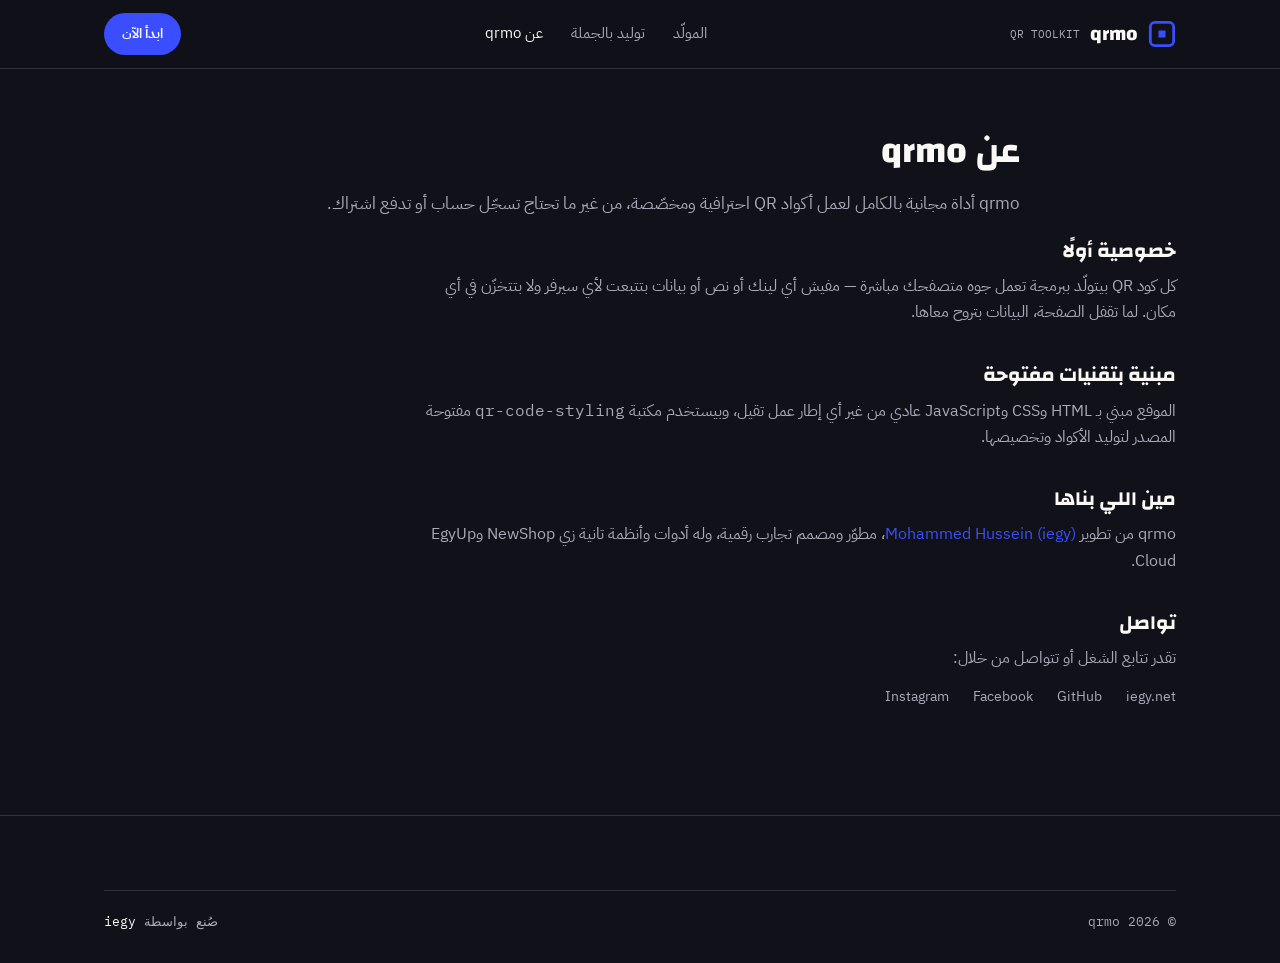
==== about.html @ abcc1248 "Add files via upload" ====
<!DOCTYPE html>
<html lang="ar" dir="rtl">
<head>
<meta charset="UTF-8">
<meta name="viewport" content="width=device-width, initial-scale=1">
<title>عن qrmo</title>
<meta name="description" content="qrmo أداة مجانية لعمل أكواد QR احترافية، بتشتغل بالكامل جوه متصفحك من غير ما ترسل أي بيانات لسيرفر.">
<link rel="icon" type="image/svg+xml" href="assets/img/favicon.svg">
<link rel="stylesheet" href="assets/css/style.css">
</head>
<body>

<nav class="site-nav">
  <div class="container">
    <a href="index.html" class="brand">
      <span class="brand-mark"><svg viewBox="0 0 24 24" fill="none"><rect x="2" y="2" width="20" height="20" rx="4" stroke="currentColor" stroke-width="2.4"/><rect x="9" y="9" width="6" height="6" fill="currentColor"/></svg></span>
      qrmo <small class="mono">QR TOOLKIT</small>
    </a>
    <ul class="nav-links">
      <li><a href="generator.html">المولّد</a></li>
      <li><a href="batch.html">توليد بالجملة</a></li>
      <li><a href="about.html" class="active">عن qrmo</a></li>
    </ul>
    <a href="generator.html" class="nav-cta" style="display:inline-flex">ابدأ الآن</a>
    <button class="nav-toggle" aria-label="فتح القائمة" aria-expanded="false">
      <span></span><span></span><span></span>
    </button>
  </div>
</nav>

<div class="container about-hero">
  <h1>عن qrmo</h1>
  <p>qrmo أداة مجانية بالكامل لعمل أكواد QR احترافية ومخصّصة، من غير ما تحتاج تسجّل حساب أو تدفع اشتراك.</p>
</div>

<div class="container" style="padding-bottom:70px;">
  <div class="about-block reveal">
    <h2>خصوصية أولًا</h2>
    <p>كل كود QR بيتولّد ببرمجة تعمل جوه متصفحك مباشرة — مفيش أي لينك أو نص أو بيانات بتتبعت لأي سيرفر ولا بتتخزّن في أي مكان. لما تقفل الصفحة، البيانات بتروح معاها.</p>
  </div>

  <div class="about-block reveal">
    <h2>مبنية بتقنيات مفتوحة</h2>
    <p>الموقع مبني بـ HTML وCSS وJavaScript عادي من غير أي إطار عمل تقيل، وبيستخدم مكتبة <span class="mono">qr-code-styling</span> مفتوحة المصدر لتوليد الأكواد وتخصيصها.</p>
  </div>

  <div class="about-block reveal">
    <h2>مين اللي بناها</h2>
    <p>qrmo من تطوير <a href="https://iegy.net" target="_blank" rel="noopener" style="color:var(--ultra-600)">Mohammed Hussein (iegy)</a>، مطوّر ومصمم تجارب رقمية، وله أدوات وأنظمة تانية زي NewShop وEgyUp Cloud.</p>
  </div>

  <div class="about-block reveal">
    <h2>تواصل</h2>
    <p>تقدر تتابع الشغل أو تتواصل من خلال:</p>
    <div class="footer-links" style="margin-top:14px;">
      <a href="https://iegy.net" target="_blank" rel="noopener">iegy.net</a>
      <a href="https://github.com/iegy/qrmo" target="_blank" rel="noopener">GitHub</a>
      <a href="https://facebook.com/iegy.net" target="_blank" rel="noopener">Facebook</a>
      <a href="https://instagram.com/iegyup" target="_blank" rel="noopener">Instagram</a>
    </div>
  </div>
</div>

<footer class="site-footer">
  <div class="container">
    <div class="footer-bottom">
      <span>© <span data-year></span> qrmo</span>
      <span>صُنع بواسطة <a href="https://iegy.net" target="_blank" rel="noopener" style="color:var(--paper-50)">iegy</a></span>
    </div>
  </div>
</footer>

<script src="assets/js/main.js"></script>
</body>
</html>
---- assets/css/style.css ----
/* ==========================================================================
   qrmo — design tokens & shared styles
   Concept: a scanning desk in low light — paper proof-sheets (QR cards)
   sitting on a dark inked surface, with the QR finder-pattern (the three
   nested corner squares every QR code has) reused as the site's own
   registration marks. Authentic detail: marks sit at exactly THREE
   corners (top-right, top-left, bottom-right) — like a real QR symbol,
   never four.
   ========================================================================== */

@import url('https://fonts.googleapis.com/css2?family=Changa:wght@500;600;700&family=IBM+Plex+Sans+Arabic:wght@400;500;600;700&family=IBM+Plex+Mono:wght@400;500;600&display=swap');

:root{
  /* color */
  --ink-900:#111219;
  --ink-800:#1b1c27;
  --ink-700:#262735;
  --paper-50:#faf9f5;
  --paper-100:#efeee7;
  --module:#17171f;
  --ultra-600:#3a4eff;
  --ultra-700:#2635d6;
  --ultra-100:#e7e9ff;
  --verified-600:#0ea37a;
  --verified-100:#dcf5ec;
  --line-onlight:rgba(17,18,25,.12);
  --line-ondark:rgba(250,249,245,.14);
  --muted-onlight:#5c5d6a;
  --muted-ondark:#a9aab8;

  /* type */
  --f-display:'Changa', 'IBM Plex Sans Arabic', sans-serif;
  --f-body:'IBM Plex Sans Arabic', sans-serif;
  --f-mono:'IBM Plex Mono', monospace;

  /* layout */
  --container:1120px;
  --radius:14px;
  --radius-sm:8px;
}

*,*::before,*::after{ box-sizing:border-box; }
html{ scroll-behavior:smooth; }
body{
  margin:0;
  background:var(--ink-900);
  color:var(--paper-50);
  font-family:var(--f-body);
  font-size:16px;
  line-height:1.7;
  -webkit-font-smoothing:antialiased;
}
img{ max-width:100%; display:block; }
a{ color:inherit; text-decoration:none; }
ul{ margin:0; padding:0; list-style:none; }
button{ font-family:inherit; }
h1,h2,h3,h4{ font-family:var(--f-display); font-weight:700; margin:0; line-height:1.25; }
p{ margin:0; }
code, .mono{ font-family:var(--f-mono); }

:focus-visible{ outline:2px solid var(--ultra-600); outline-offset:3px; }

.container{ max-width:var(--container); margin-inline:auto; padding-inline:24px; }
.only-mobile{ display:none; }

@media (prefers-reduced-motion: reduce){
  *{ animation-duration:0.001ms !important; animation-iteration-count:1 !important; transition-duration:0.001ms !important; scroll-behavior:auto !important; }
}

/* ---------------------------------- nav --------------------------------- */
.site-nav{
  position:sticky; top:0; z-index:50;
  background:rgba(17,18,25,.86);
  backdrop-filter:blur(10px);
  border-bottom:1px solid var(--line-ondark);
}
.site-nav .container{
  display:flex; align-items:center; justify-content:space-between;
  height:68px;
}
.brand{ display:flex; align-items:center; gap:10px; font-family:var(--f-display); font-weight:700; font-size:20px; }
.brand-mark{ width:28px; height:28px; color:var(--ultra-600); }
.brand small{ font-family:var(--f-mono); font-weight:400; font-size:11px; color:var(--muted-ondark); }

.nav-links{ display:flex; align-items:center; gap:28px; }
.nav-links a{ font-size:14.5px; color:var(--muted-ondark); transition:color .15s; }
.nav-links a:hover, .nav-links a.active{ color:var(--paper-50); }
.nav-cta{
  background:var(--ultra-600); color:#fff !important; padding:9px 18px;
  border-radius:100px; font-size:14px; font-weight:600;
}
.nav-cta:hover{ background:var(--ultra-700); }
.nav-toggle{ display:none; }

@media (max-width:820px){
  .nav-links{
    position:fixed; inset:68px 0 0 0; background:var(--ink-900);
    flex-direction:column; align-items:stretch; padding:24px; gap:4px;
    transform:translateY(-8px); opacity:0; pointer-events:none; transition:.18s;
    border-top:1px solid var(--line-ondark);
  }
  .nav-links.open{ opacity:1; transform:translateY(0); pointer-events:auto; }
  .nav-links a{ padding:14px 4px; border-bottom:1px solid var(--line-ondark); font-size:16px; }
  .nav-cta{ text-align:center; margin-top:10px; }
  .nav-toggle{
    display:flex; flex-direction:column; gap:5px; background:none; border:0; padding:8px; cursor:pointer;
  }
  .nav-toggle span{ width:22px; height:2px; background:var(--paper-50); border-radius:2px; }
  .only-mobile{ display:block; }
}

/* --------------------------------- buttons -------------------------------- */
.btn{
  display:inline-flex; align-items:center; justify-content:center; gap:8px;
  padding:13px 26px; border-radius:100px; font-weight:600; font-size:15px;
  border:1px solid transparent; cursor:pointer; transition:.15s;
}
.btn-primary{ background:var(--ultra-600); color:#fff; }
.btn-primary:hover{ background:var(--ultra-700); }
.btn-ghost-dark{ border-color:var(--line-ondark); color:var(--paper-50); }
.btn-ghost-dark:hover{ border-color:var(--paper-50); }
.btn-ghost-light{ border-color:var(--line-onlight); color:var(--module); }
.btn-ghost-light:hover{ border-color:var(--module); }
.btn-block{ width:100%; }
.btn[disabled]{ opacity:.45; cursor:not-allowed; }

/* ---------------------------------- proof card / finder marks ---------------------------------- */
.proof-card{
  position:relative;
  background:var(--paper-50);
  color:var(--module);
  border-radius:var(--radius);
  padding:28px;
}
.finder{ position:absolute; width:22px; height:22px; color:var(--ink-900); opacity:.55; }
.finder svg{ width:100%; height:100%; display:block; }
.finder.tl{ top:10px; inset-inline-start:10px; }
.finder.tr{ top:10px; inset-inline-end:10px; }
.finder.br{ bottom:10px; inset-inline-end:10px; }
/* deliberately no .bl — real QR symbols only carry three finder patterns */

.on-dark .finder{ color:var(--paper-50); opacity:.35; }

/* ---------------------------------- hero ---------------------------------- */
.hero{ padding:64px 0 76px; }
.hero-grid{ display:grid; grid-template-columns:1.1fr .9fr; gap:56px; align-items:center; }
.eyebrow{
  display:inline-flex; align-items:center; gap:8px; font-family:var(--f-mono);
  font-size:12.5px; letter-spacing:.04em; color:var(--verified-600);
  background:rgba(14,163,122,.12); border:1px solid rgba(14,163,122,.3);
  padding:6px 12px; border-radius:100px; margin-bottom:20px;
}
.eyebrow i{ width:6px; height:6px; border-radius:50%; background:var(--verified-600); }
.hero h1{ font-size:46px; letter-spacing:-.01em; }
.hero h1 span{ color:var(--ultra-600); }
.hero-sub{ color:var(--muted-ondark); font-size:17px; max-width:46ch; margin-top:18px; }
.hero-actions{ display:flex; gap:14px; margin-top:32px; flex-wrap:wrap; }
.hero-note{ margin-top:18px; font-size:13px; color:var(--muted-ondark); font-family:var(--f-mono); }

/* live mini demo */
.demo-card{ max-width:400px; margin-inline-start:auto; }
.demo-card label{ display:block; font-size:13px; font-weight:600; margin-bottom:8px; }
.demo-input{
  width:100%; padding:13px 14px; border-radius:var(--radius-sm); border:1.5px solid var(--line-onlight);
  font-family:var(--f-mono); font-size:14px; background:#fff; color:var(--module);
}
.demo-input:focus{ border-color:var(--ultra-600); }
.demo-preview{
  margin-top:20px; display:flex; align-items:center; justify-content:center;
  background:#fff; border:1.5px dashed var(--line-onlight); border-radius:var(--radius-sm);
  padding:18px; min-height:220px; position:relative; overflow:hidden;
}
.demo-preview canvas, .demo-preview img{ position:relative; z-index:1; }
.demo-preview .scan-line{
  position:absolute; inset-inline:0; top:0; height:2px; background:var(--ultra-600);
  box-shadow:0 0 14px 2px var(--ultra-600); opacity:0; z-index:2;
}
.demo-preview.scanning .scan-line{ animation:scan .9s ease-in-out; }
@keyframes scan{
  0%{ top:0; opacity:1; } 92%{ opacity:1; } 100%{ top:100%; opacity:0; }
}
.demo-hint{ margin-top:12px; font-size:12.5px; color:var(--muted-onlight); text-align:center; }
.demo-actions{ display:flex; gap:10px; margin-top:16px; }
.demo-actions .btn{ flex:1; padding:10px 14px; font-size:13.5px; }

@media (max-width:900px){
  .hero-grid{ grid-template-columns:1fr; }
  .hero h1{ font-size:34px; }
  .demo-card{ margin-inline:auto; }
}

/* ---------------------------------- sections ---------------------------------- */
section{ padding:72px 0; }
.section-head{ max-width:640px; margin-bottom:44px; }
.section-head h2{ font-size:32px; }
.section-head p{ color:var(--muted-ondark); margin-top:12px; font-size:16px; }
.section-alt{ background:var(--ink-800); }

/* feature grid */
.grid-3{ display:grid; grid-template-columns:repeat(3,1fr); gap:20px; }
.grid-2{ display:grid; grid-template-columns:repeat(2,1fr); gap:20px; }
.feature-card{
  background:var(--ink-800); border:1px solid var(--line-ondark); border-radius:var(--radius);
  padding:26px; position:relative;
}
.feature-card .ico{ width:38px; height:38px; color:var(--ultra-600); margin-bottom:16px; }
.feature-card h3{ font-size:17.5px; margin-bottom:8px; }
.feature-card p{ color:var(--muted-ondark); font-size:14.5px; }

@media (max-width:900px){ .grid-3{ grid-template-columns:1fr; } .grid-2{ grid-template-columns:1fr; } }

/* numbered steps — a genuine sequence, so numbering earns its keep */
.steps{ counter-reset:step; display:grid; grid-template-columns:repeat(4,1fr); gap:16px; }
.step{ position:relative; padding-inline-start:0; }
.step .num{
  font-family:var(--f-mono); font-size:13px; color:var(--ultra-600);
  border:1px solid var(--ultra-600); width:30px; height:30px; border-radius:50%;
  display:flex; align-items:center; justify-content:center; margin-bottom:14px;
}
.step h4{ font-size:15.5px; margin-bottom:6px; }
.step p{ color:var(--muted-ondark); font-size:14px; }
@media (max-width:900px){ .steps{ grid-template-columns:1fr 1fr; } }
@media (max-width:560px){ .steps{ grid-template-columns:1fr; } }

/* ---------------------------------- tools shell (generator/batch) ---------------------------------- */
.tools-header{ padding:40px 0 8px; }
.tools-header h1{ font-size:30px; }
.tools-header p{ color:var(--muted-ondark); margin-top:8px; max-width:60ch; }

.type-tabs{ display:flex; gap:8px; flex-wrap:wrap; margin:28px 0; }
.type-tab{
  padding:9px 16px; border-radius:100px; border:1px solid var(--line-ondark);
  background:transparent; color:var(--muted-ondark); font-size:14px; cursor:pointer; transition:.15s;
}
.type-tab.active{ background:var(--ultra-600); border-color:var(--ultra-600); color:#fff; }

.tool-grid{ display:grid; grid-template-columns:1.05fr .95fr; gap:32px; align-items:start; padding-bottom:80px; }
@media (max-width:960px){ .tool-grid{ grid-template-columns:1fr; } }

.panel{ background:var(--ink-800); border:1px solid var(--line-ondark); border-radius:var(--radius); padding:26px; }
.panel + .panel{ margin-top:18px; }
.panel h3{ font-size:15px; margin-bottom:16px; color:var(--muted-ondark); font-weight:600; letter-spacing:.02em; }

.field{ margin-bottom:16px; }
.field label{ display:block; font-size:13.5px; font-weight:600; margin-bottom:7px; }
.field .hint{ font-size:12px; color:var(--muted-ondark); margin-top:6px; }
.field input[type=text], .field input[type=url], .field input[type=email], .field input[type=tel], .field textarea, .field select{
  width:100%; padding:11px 13px; border-radius:var(--radius-sm); border:1.5px solid var(--line-ondark);
  background:var(--ink-900); color:var(--paper-50); font-family:var(--f-body); font-size:14.5px;
}
.field textarea{ resize:vertical; min-height:80px; }
.field input:focus, .field textarea:focus, .field select:focus{ border-color:var(--ultra-600); }
.field-row{ display:grid; grid-template-columns:1fr 1fr; gap:12px; }
@media (max-width:520px){ .field-row{ grid-template-columns:1fr; } }

.field-check{ display:flex; align-items:center; gap:8px; font-size:14px; }

.swatch-row{ display:flex; align-items:center; gap:12px; }
.swatch-row input[type=color]{ width:44px; height:36px; border-radius:8px; border:1.5px solid var(--line-ondark); background:none; padding:2px; cursor:pointer; }
.swatch-row .swatch-val{ font-family:var(--f-mono); font-size:13px; color:var(--muted-ondark); }

.range-row{ display:flex; align-items:center; gap:12px; }
.range-row input[type=range]{ flex:1; accent-color:var(--ultra-600); }
.range-row .range-val{ font-family:var(--f-mono); font-size:13px; width:44px; text-align:end; color:var(--muted-ondark); }

.style-pick{ display:flex; gap:10px; flex-wrap:wrap; }
.style-pick button{
  border:1.5px solid var(--line-ondark); background:var(--ink-900); color:var(--muted-ondark);
  padding:8px 14px; border-radius:8px; font-size:13px; cursor:pointer;
}
.style-pick button.active{ border-color:var(--ultra-600); color:var(--paper-50); background:rgba(58,78,255,.14); }

.upload-row{ display:flex; align-items:center; gap:12px; }
.upload-row input[type=file]{ display:none; }
.upload-btn{ padding:9px 16px; border:1.5px dashed var(--line-ondark); border-radius:8px; font-size:13.5px; cursor:pointer; color:var(--muted-ondark); }
.upload-btn:hover{ border-color:var(--ultra-600); color:var(--paper-50); }
.upload-clear{ font-size:12.5px; color:var(--muted-ondark); cursor:pointer; text-decoration:underline; }

/* sticky preview */
.preview-panel{ position:sticky; top:88px; }
.qr-stage{ display:flex; align-items:center; justify-content:center; padding:30px; min-height:320px; }
.qr-stage canvas, .qr-stage img{ max-width:100%; height:auto; border-radius:6px; }
.download-row{ display:flex; gap:10px; padding:0 26px 26px; }
.download-row .btn{ flex:1; }
.scan-count{ text-align:center; font-family:var(--f-mono); font-size:12px; color:var(--verified-600); padding-bottom:14px; }

/* batch */
.dropzone{
  border:1.5px dashed var(--line-ondark); border-radius:var(--radius); padding:38px 20px; text-align:center;
  color:var(--muted-ondark); cursor:pointer; transition:.15s;
}
.dropzone.drag{ border-color:var(--ultra-600); background:rgba(58,78,255,.08); color:var(--paper-50); }
.dropzone strong{ color:var(--paper-50); }
.batch-table-wrap{ overflow:auto; margin-top:22px; border:1px solid var(--line-ondark); border-radius:var(--radius); }
table.batch-table{ width:100%; border-collapse:collapse; font-size:13.5px; }
table.batch-table th, table.batch-table td{ padding:11px 14px; text-align:start; border-bottom:1px solid var(--line-ondark); }
table.batch-table th{ color:var(--muted-ondark); font-weight:600; font-size:12.5px; }
table.batch-table td.mono{ font-family:var(--f-mono); }
.batch-grid{
  display:grid; grid-template-columns:repeat(auto-fill,minmax(120px,1fr)); gap:14px; margin-top:22px;
}
.batch-thumb{ background:#fff; border-radius:10px; padding:10px; text-align:center; }
.batch-thumb img{ margin-inline:auto; }
.batch-thumb span{ display:block; margin-top:8px; font-size:11px; color:var(--module); font-family:var(--f-mono); overflow:hidden; text-overflow:ellipsis; white-space:nowrap; }

/* ---------------------------------- footer ---------------------------------- */
.site-footer{ border-top:1px solid var(--line-ondark); padding:44px 0 30px; }
.footer-grid{ display:flex; justify-content:space-between; gap:40px; flex-wrap:wrap; }
.footer-links{ display:flex; gap:24px; flex-wrap:wrap; }
.footer-links a{ font-size:14px; color:var(--muted-ondark); }
.footer-links a:hover{ color:var(--paper-50); }
.footer-bottom{ margin-top:30px; padding-top:20px; border-top:1px solid var(--line-ondark); display:flex; justify-content:space-between; gap:12px; flex-wrap:wrap; font-size:12.5px; color:var(--muted-ondark); font-family:var(--f-mono); }

/* about */
.about-hero{ padding:60px 0 20px; max-width:760px; }
.about-hero h1{ font-size:36px; }
.about-hero p{ color:var(--muted-ondark); margin-top:16px; font-size:16.5px; }
.about-block{ max-width:760px; margin-bottom:36px; }
.about-block h2{ font-size:20px; margin-bottom:10px; }
.about-block p{ color:var(--muted-ondark); font-size:15.5px; }

/* reveal-on-scroll (subtle, orchestrated once) */
.reveal{ opacity:0; transform:translateY(14px); transition:opacity .5s ease, transform .5s ease; }
.reveal.in{ opacity:1; transform:none; }

/* print sheet for batch */
#printSheet{ display:none; }
@media print{
  body *{ visibility:hidden; }
  #printSheet, #printSheet *{ visibility:visible; }
  #printSheet{ display:block !important; position:absolute; inset:0; background:#fff; color:#000; padding:16mm; }
  #printSheet .print-grid{ display:grid; grid-template-columns:repeat(4,1fr); gap:10mm; }
  #printSheet .print-item{ text-align:center; }
  #printSheet .print-item span{ display:block; margin-top:4px; font-size:9px; font-family:var(--f-mono); }
}
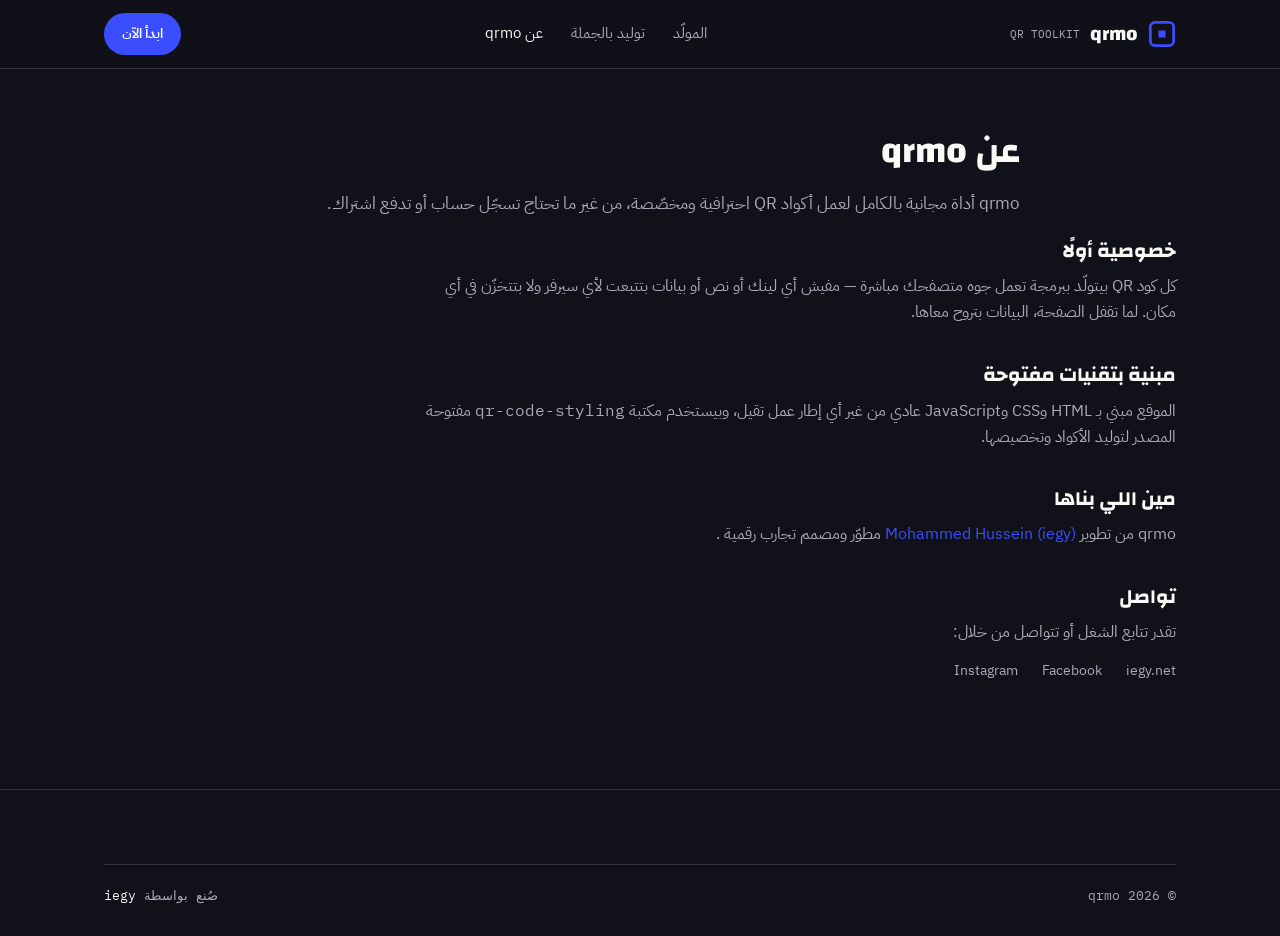
==== commit a682f0cc: "Update about.html" ====
--- a/about.html
+++ b/about.html
@@ -46,7 +46,7 @@
 
   <div class="about-block reveal">
     <h2>مين اللي بناها</h2>
-    <p>qrmo من تطوير <a href="https://iegy.net" target="_blank" rel="noopener" style="color:var(--ultra-600)">Mohammed Hussein (iegy)</a>، مطوّر ومصمم تجارب رقمية، وله أدوات وأنظمة تانية زي NewShop وEgyUp Cloud.</p>
+    <p>qrmo من تطوير <a href="https://iegy.net" target="_blank" rel="noopener" style="color:var(--ultra-600)">Mohammed Hussein (iegy)</a> مطوّر ومصمم تجارب رقمية  .</p>
   </div>
 
   <div class="about-block reveal">
@@ -54,7 +54,6 @@
     <p>تقدر تتابع الشغل أو تتواصل من خلال:</p>
     <div class="footer-links" style="margin-top:14px;">
       <a href="https://iegy.net" target="_blank" rel="noopener">iegy.net</a>
-      <a href="https://github.com/iegy/qrmo" target="_blank" rel="noopener">GitHub</a>
       <a href="https://facebook.com/iegy.net" target="_blank" rel="noopener">Facebook</a>
       <a href="https://instagram.com/iegyup" target="_blank" rel="noopener">Instagram</a>
     </div>
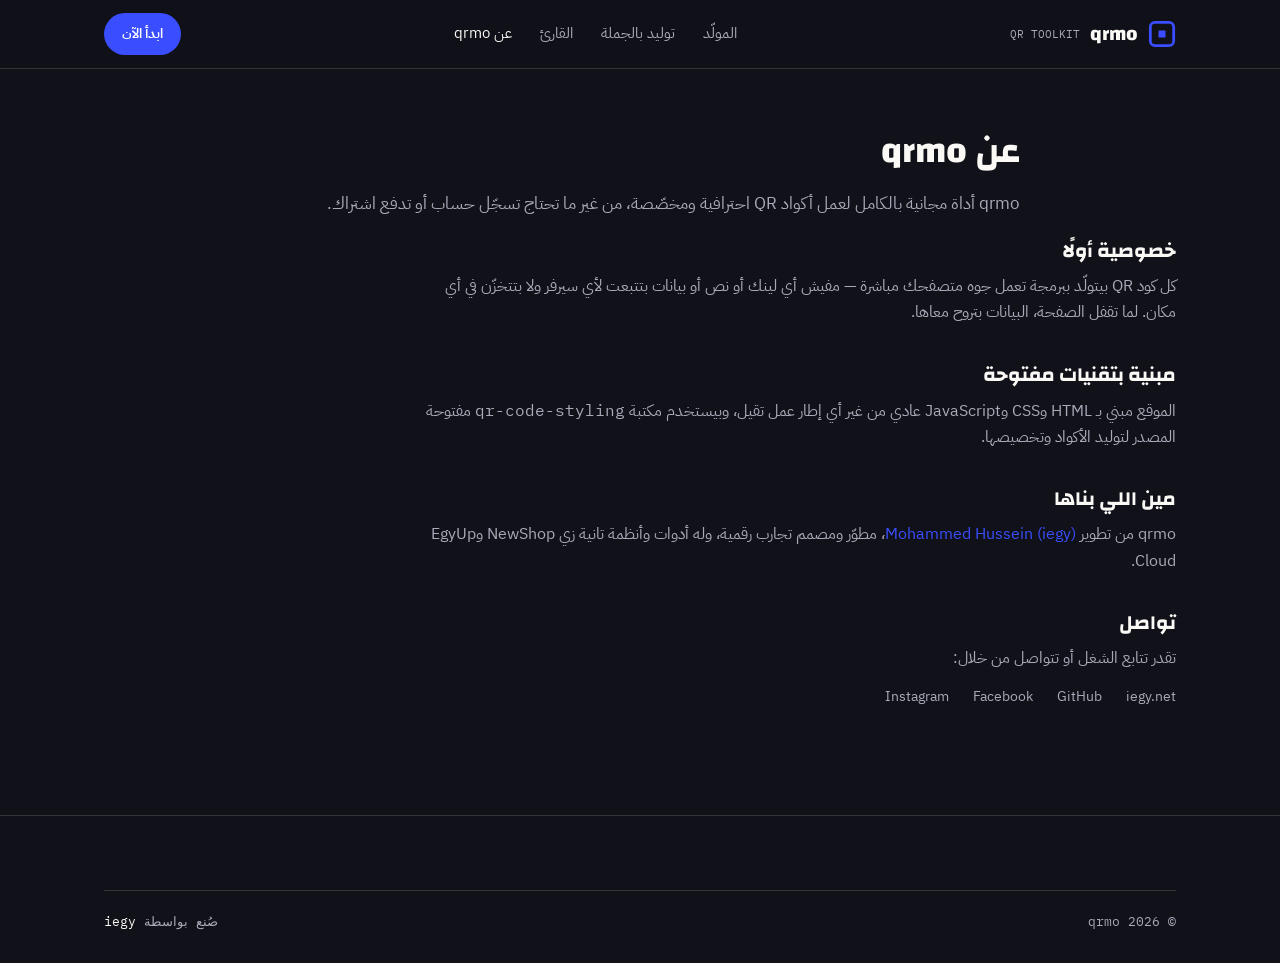
==== commit fea97c31: "Add files via upload" ====
--- a/about.html
+++ b/about.html
@@ -5,8 +5,8 @@
 <meta name="viewport" content="width=device-width, initial-scale=1">
 <title>عن qrmo</title>
 <meta name="description" content="qrmo أداة مجانية لعمل أكواد QR احترافية، بتشتغل بالكامل جوه متصفحك من غير ما ترسل أي بيانات لسيرفر.">
-<link rel="icon" type="image/svg+xml" href="assets/img/favicon.svg">
-<link rel="stylesheet" href="assets/css/style.css">
+<link rel="icon" type="image/svg+xml" href="favicon.svg">
+<link rel="stylesheet" href="style.css">
 </head>
 <body>
 
@@ -19,6 +19,7 @@
     <ul class="nav-links">
       <li><a href="generator.html">المولّد</a></li>
       <li><a href="batch.html">توليد بالجملة</a></li>
+      <li><a href="scanner.html">القارئ</a></li>
       <li><a href="about.html" class="active">عن qrmo</a></li>
     </ul>
     <a href="generator.html" class="nav-cta" style="display:inline-flex">ابدأ الآن</a>
@@ -46,7 +47,7 @@
 
   <div class="about-block reveal">
     <h2>مين اللي بناها</h2>
-    <p>qrmo من تطوير <a href="https://iegy.net" target="_blank" rel="noopener" style="color:var(--ultra-600)">Mohammed Hussein (iegy)</a> مطوّر ومصمم تجارب رقمية  .</p>
+    <p>qrmo من تطوير <a href="https://iegy.net" target="_blank" rel="noopener" style="color:var(--ultra-600)">Mohammed Hussein (iegy)</a>، مطوّر ومصمم تجارب رقمية، وله أدوات وأنظمة تانية زي NewShop وEgyUp Cloud.</p>
   </div>
 
   <div class="about-block reveal">
@@ -54,6 +55,7 @@
     <p>تقدر تتابع الشغل أو تتواصل من خلال:</p>
     <div class="footer-links" style="margin-top:14px;">
       <a href="https://iegy.net" target="_blank" rel="noopener">iegy.net</a>
+      <a href="https://github.com/iegy/qrmo" target="_blank" rel="noopener">GitHub</a>
       <a href="https://facebook.com/iegy.net" target="_blank" rel="noopener">Facebook</a>
       <a href="https://instagram.com/iegyup" target="_blank" rel="noopener">Instagram</a>
     </div>
@@ -69,6 +71,6 @@
   </div>
 </footer>
 
-<script src="assets/js/main.js"></script>
+<script src="main.js"></script>
 </body>
 </html>
--- a/style.css
+++ b/style.css
@@ -0,0 +1,384 @@
+/* ==========================================================================
+   qrmo — design tokens & shared styles
+   Concept: a scanning desk in low light — paper proof-sheets (QR cards)
+   sitting on a dark inked surface, with the QR finder-pattern (the three
+   nested corner squares every QR code has) reused as the site's own
+   registration marks. Authentic detail: marks sit at exactly THREE
+   corners (top-right, top-left, bottom-right) — like a real QR symbol,
+   never four.
+   ========================================================================== */
+
+@import url('https://fonts.googleapis.com/css2?family=Changa:wght@500;600;700&family=IBM+Plex+Sans+Arabic:wght@400;500;600;700&family=IBM+Plex+Mono:wght@400;500;600&display=swap');
+
+:root{
+  /* color */
+  --ink-900:#111219;
+  --ink-800:#1b1c27;
+  --ink-700:#262735;
+  --paper-50:#faf9f5;
+  --paper-100:#efeee7;
+  --module:#17171f;
+  --ultra-600:#3a4eff;
+  --ultra-700:#2635d6;
+  --ultra-100:#e7e9ff;
+  --verified-600:#0ea37a;
+  --verified-100:#dcf5ec;
+  --line-onlight:rgba(17,18,25,.12);
+  --line-ondark:rgba(250,249,245,.14);
+  --muted-onlight:#5c5d6a;
+  --muted-ondark:#a9aab8;
+
+  /* type */
+  --f-display:'Changa', 'IBM Plex Sans Arabic', sans-serif;
+  --f-body:'IBM Plex Sans Arabic', sans-serif;
+  --f-mono:'IBM Plex Mono', monospace;
+
+  /* layout */
+  --container:1120px;
+  --radius:14px;
+  --radius-sm:8px;
+}
+
+*,*::before,*::after{ box-sizing:border-box; }
+html{ scroll-behavior:smooth; }
+body{
+  margin:0;
+  background:var(--ink-900);
+  color:var(--paper-50);
+  font-family:var(--f-body);
+  font-size:16px;
+  line-height:1.7;
+  -webkit-font-smoothing:antialiased;
+}
+img{ max-width:100%; display:block; }
+a{ color:inherit; text-decoration:none; }
+ul{ margin:0; padding:0; list-style:none; }
+button{ font-family:inherit; background:none; border:none; appearance:none; -webkit-appearance:none; -moz-appearance:none; }
+h1,h2,h3,h4{ font-family:var(--f-display); font-weight:700; margin:0; line-height:1.25; }
+p{ margin:0; }
+code, .mono{ font-family:var(--f-mono); }
+
+:focus-visible{ outline:2px solid var(--ultra-600); outline-offset:3px; }
+
+.container{ max-width:var(--container); margin-inline:auto; padding-inline:24px; }
+.only-mobile{ display:none; }
+
+@media (prefers-reduced-motion: reduce){
+  *{ animation-duration:0.001ms !important; animation-iteration-count:1 !important; transition-duration:0.001ms !important; scroll-behavior:auto !important; }
+}
+
+/* ---------------------------------- nav --------------------------------- */
+.site-nav{
+  position:sticky; top:0; z-index:50;
+  background:rgba(17,18,25,.86);
+  backdrop-filter:blur(10px);
+  border-bottom:1px solid var(--line-ondark);
+}
+.site-nav .container{
+  display:flex; align-items:center; justify-content:space-between;
+  height:68px;
+}
+.brand{ display:flex; align-items:center; gap:10px; font-family:var(--f-display); font-weight:700; font-size:20px; }
+.brand-mark{ width:28px; height:28px; color:var(--ultra-600); }
+.brand small{ font-family:var(--f-mono); font-weight:400; font-size:11px; color:var(--muted-ondark); }
+
+.nav-links{ display:flex; align-items:center; gap:28px; }
+.nav-links a{ font-size:14.5px; color:var(--muted-ondark); transition:color .15s; }
+.nav-links a:hover, .nav-links a.active{ color:var(--paper-50); }
+.nav-cta{
+  background:var(--ultra-600); color:#fff !important; padding:9px 18px;
+  border-radius:100px; font-size:14px; font-weight:600;
+}
+.nav-cta:hover{ background:var(--ultra-700); }
+.nav-toggle{ display:none; }
+
+@media (max-width:820px){
+  .nav-links{
+    position:fixed; top:68px; right:0; bottom:0; left:0; background:var(--ink-900);
+    flex-direction:column; align-items:stretch; padding:24px; gap:4px;
+    border-top:1px solid var(--line-ondark); z-index:60;
+    visibility:hidden; opacity:0; pointer-events:none;
+    transition:opacity .15s ease, visibility 0s linear .15s;
+  }
+  .nav-links.open{
+    visibility:visible; opacity:1; pointer-events:auto;
+    transition:opacity .15s ease, visibility 0s linear;
+  }
+  .nav-links a{ padding:14px 4px; border-bottom:1px solid var(--line-ondark); font-size:16px; }
+  .nav-cta{ text-align:center; margin-top:10px; }
+  .nav-toggle{
+    display:flex; flex-direction:column; gap:5px; background:none; border:0; padding:8px; cursor:pointer;
+  }
+  .nav-toggle span{ width:22px; height:2px; background:var(--paper-50); border-radius:2px; }
+  .only-mobile{ display:block; }
+}
+
+/* --------------------------------- buttons -------------------------------- */
+.btn{
+  display:inline-flex; align-items:center; justify-content:center; gap:8px;
+  padding:13px 26px; border-radius:100px; font-weight:600; font-size:15px;
+  border:1px solid transparent; cursor:pointer; transition:.15s;
+  background:transparent; appearance:none; -webkit-appearance:none; -moz-appearance:none;
+}
+.btn-primary{ background:var(--ultra-600); color:#fff; }
+.btn-primary:hover{ background:var(--ultra-700); }
+.btn-ghost-dark{ border-color:var(--line-ondark); color:var(--paper-50); }
+.btn-ghost-dark:hover{ border-color:var(--paper-50); }
+.btn-ghost-light{ border-color:var(--line-onlight); color:var(--module); }
+.btn-ghost-light:hover{ border-color:var(--module); }
+.btn-block{ width:100%; }
+.btn[disabled]{ opacity:.45; cursor:not-allowed; }
+
+/* ---------------------------------- proof card / finder marks ---------------------------------- */
+.proof-card{
+  position:relative;
+  background:var(--paper-50);
+  color:var(--module);
+  border-radius:var(--radius);
+  padding:28px;
+}
+.finder{ position:absolute; width:22px; height:22px; color:var(--ink-900); opacity:.55; }
+.finder svg{ width:100%; height:100%; display:block; }
+.finder.tl{ top:10px; inset-inline-start:10px; }
+.finder.tr{ top:10px; inset-inline-end:10px; }
+.finder.br{ bottom:10px; inset-inline-end:10px; }
+/* deliberately no .bl — real QR symbols only carry three finder patterns */
+
+.on-dark .finder{ color:var(--paper-50); opacity:.35; }
+
+/* ---------------------------------- hero ---------------------------------- */
+.hero{ padding:64px 0 76px; }
+.hero-grid{ display:grid; grid-template-columns:1.1fr .9fr; gap:56px; align-items:center; }
+.eyebrow{
+  display:inline-flex; align-items:center; gap:8px; font-family:var(--f-mono);
+  font-size:12.5px; letter-spacing:.04em; color:var(--verified-600);
+  background:rgba(14,163,122,.12); border:1px solid rgba(14,163,122,.3);
+  padding:6px 12px; border-radius:100px; margin-bottom:20px;
+}
+.eyebrow i{ width:6px; height:6px; border-radius:50%; background:var(--verified-600); }
+.hero h1{ font-size:46px; letter-spacing:-.01em; }
+.hero h1 span{ color:var(--ultra-600); }
+.hero-sub{ color:var(--muted-ondark); font-size:17px; max-width:46ch; margin-top:18px; }
+.hero-actions{ display:flex; gap:14px; margin-top:32px; flex-wrap:wrap; }
+.hero-note{ margin-top:18px; font-size:13px; color:var(--muted-ondark); font-family:var(--f-mono); }
+
+/* live mini demo */
+.demo-card{ max-width:400px; margin-inline-start:auto; }
+.demo-card label{ display:block; font-size:13px; font-weight:600; margin-bottom:8px; }
+.demo-input{
+  width:100%; padding:13px 14px; border-radius:var(--radius-sm); border:1.5px solid var(--line-onlight);
+  font-family:var(--f-mono); font-size:14px; background:#fff; color:var(--module);
+}
+.demo-input:focus{ border-color:var(--ultra-600); }
+.demo-preview{
+  margin-top:20px; display:flex; align-items:center; justify-content:center;
+  background:#fff; border:1.5px dashed var(--line-onlight); border-radius:var(--radius-sm);
+  padding:18px; min-height:220px; position:relative; overflow:hidden;
+}
+.demo-preview canvas, .demo-preview img{ position:relative; z-index:1; }
+.demo-preview .scan-line{
+  position:absolute; inset-inline:0; top:0; height:2px; background:var(--ultra-600);
+  box-shadow:0 0 14px 2px var(--ultra-600); opacity:0; z-index:2;
+}
+.demo-preview.scanning .scan-line{ animation:scan .9s ease-in-out; }
+@keyframes scan{
+  0%{ top:0; opacity:1; } 92%{ opacity:1; } 100%{ top:100%; opacity:0; }
+}
+.demo-hint{ margin-top:12px; font-size:12.5px; color:var(--muted-onlight); text-align:center; }
+.demo-actions{ display:flex; gap:10px; margin-top:16px; }
+.demo-actions .btn{ flex:1; padding:10px 14px; font-size:13.5px; }
+
+@media (max-width:900px){
+  .hero-grid{ grid-template-columns:1fr; }
+  .hero h1{ font-size:34px; }
+  .demo-card{ margin-inline:auto; }
+}
+
+/* ---------------------------------- sections ---------------------------------- */
+section{ padding:72px 0; }
+.section-head{ max-width:640px; margin-bottom:44px; }
+.section-head h2{ font-size:32px; }
+.section-head p{ color:var(--muted-ondark); margin-top:12px; font-size:16px; }
+.section-alt{ background:var(--ink-800); }
+
+/* feature grid */
+.grid-3{ display:grid; grid-template-columns:repeat(3,1fr); gap:20px; }
+.grid-2{ display:grid; grid-template-columns:repeat(2,1fr); gap:20px; }
+.feature-card{
+  background:var(--ink-800); border:1px solid var(--line-ondark); border-radius:var(--radius);
+  padding:26px; position:relative;
+}
+.feature-card .ico{ width:38px; height:38px; color:var(--ultra-600); margin-bottom:16px; }
+.feature-card h3{ font-size:17.5px; margin-bottom:8px; }
+.feature-card p{ color:var(--muted-ondark); font-size:14.5px; }
+
+@media (max-width:900px){ .grid-3{ grid-template-columns:1fr; } .grid-2{ grid-template-columns:1fr; } }
+
+/* numbered steps — a genuine sequence, so numbering earns its keep */
+.steps{ counter-reset:step; display:grid; grid-template-columns:repeat(4,1fr); gap:16px; }
+.step{ position:relative; padding-inline-start:0; }
+.step .num{
+  font-family:var(--f-mono); font-size:13px; color:var(--ultra-600);
+  border:1px solid var(--ultra-600); width:30px; height:30px; border-radius:50%;
+  display:flex; align-items:center; justify-content:center; margin-bottom:14px;
+}
+.step h4{ font-size:15.5px; margin-bottom:6px; }
+.step p{ color:var(--muted-ondark); font-size:14px; }
+@media (max-width:900px){ .steps{ grid-template-columns:1fr 1fr; } }
+@media (max-width:560px){ .steps{ grid-template-columns:1fr; } }
+
+/* ---------------------------------- tools shell (generator/batch) ---------------------------------- */
+.tools-header{ padding:40px 0 8px; }
+.tools-header h1{ font-size:30px; }
+.tools-header p{ color:var(--muted-ondark); margin-top:8px; max-width:60ch; }
+
+.type-tabs{ display:flex; gap:8px; flex-wrap:wrap; margin:28px 0; }
+.type-tab{
+  padding:9px 16px; border-radius:100px; border:1px solid var(--line-ondark);
+  background:transparent; color:var(--muted-ondark); font-size:14px; cursor:pointer; transition:.15s;
+}
+.type-tab.active{ background:var(--ultra-600); border-color:var(--ultra-600); color:#fff; }
+
+.tool-grid{ display:grid; grid-template-columns:1.05fr .95fr; gap:32px; align-items:start; padding-bottom:80px; }
+@media (max-width:960px){ .tool-grid{ grid-template-columns:1fr; } }
+
+.panel{ background:var(--ink-800); border:1px solid var(--line-ondark); border-radius:var(--radius); padding:26px; }
+.panel + .panel{ margin-top:18px; }
+.panel h3{ font-size:15px; margin-bottom:16px; color:var(--muted-ondark); font-weight:600; letter-spacing:.02em; }
+
+.field{ margin-bottom:16px; }
+.field label{ display:block; font-size:13.5px; font-weight:600; margin-bottom:7px; }
+.field .hint{ font-size:12px; color:var(--muted-ondark); margin-top:6px; }
+.field input[type=text], .field input[type=url], .field input[type=email], .field input[type=tel], .field textarea, .field select{
+  width:100%; padding:11px 13px; border-radius:var(--radius-sm); border:1.5px solid var(--line-ondark);
+  background:var(--ink-900); color:var(--paper-50); font-family:var(--f-body); font-size:14.5px;
+}
+.field textarea{ resize:vertical; min-height:80px; }
+.field input:focus, .field textarea:focus, .field select:focus{ border-color:var(--ultra-600); }
+.field-row{ display:grid; grid-template-columns:1fr 1fr; gap:12px; }
+@media (max-width:520px){ .field-row{ grid-template-columns:1fr; } }
+
+.field-check{ display:flex; align-items:center; gap:8px; font-size:14px; }
+
+.swatch-row{ display:flex; align-items:center; gap:12px; }
+.swatch-row input[type=color]{ width:44px; height:36px; border-radius:8px; border:1.5px solid var(--line-ondark); background:none; padding:2px; cursor:pointer; }
+.swatch-row .swatch-val{ font-family:var(--f-mono); font-size:13px; color:var(--muted-ondark); }
+
+.range-row{ display:flex; align-items:center; gap:12px; }
+.range-row input[type=range]{ flex:1; accent-color:var(--ultra-600); }
+.range-row .range-val{ font-family:var(--f-mono); font-size:13px; width:44px; text-align:end; color:var(--muted-ondark); }
+
+.style-pick{ display:flex; gap:10px; flex-wrap:wrap; }
+.style-pick button{
+  border:1.5px solid var(--line-ondark); background:var(--ink-900); color:var(--muted-ondark);
+  padding:8px 14px; border-radius:8px; font-size:13px; cursor:pointer;
+}
+.style-pick button.active{ border-color:var(--ultra-600); color:var(--paper-50); background:rgba(58,78,255,.14); }
+
+.upload-row{ display:flex; align-items:center; gap:12px; }
+.upload-row input[type=file]{ display:none; }
+.upload-btn{ padding:9px 16px; border:1.5px dashed var(--line-ondark); border-radius:8px; font-size:13.5px; cursor:pointer; color:var(--muted-ondark); }
+.upload-btn:hover{ border-color:var(--ultra-600); color:var(--paper-50); }
+.upload-clear{ font-size:12.5px; color:var(--muted-ondark); cursor:pointer; text-decoration:underline; }
+
+/* sticky preview */
+.preview-panel{ position:sticky; top:88px; }
+.qr-stage{ display:flex; align-items:center; justify-content:center; padding:30px; min-height:320px; }
+.qr-stage canvas, .qr-stage img{ max-width:100%; height:auto; border-radius:6px; }
+.download-row{ display:flex; gap:10px; padding:0 26px 26px; }
+.download-row .btn{ flex:1; }
+.scan-count{ text-align:center; font-family:var(--f-mono); font-size:12px; color:var(--verified-600); padding-bottom:14px; }
+
+/* batch */
+.dropzone{
+  border:1.5px dashed var(--line-ondark); border-radius:var(--radius); padding:38px 20px; text-align:center;
+  color:var(--muted-ondark); cursor:pointer; transition:.15s;
+}
+.dropzone.drag{ border-color:var(--ultra-600); background:rgba(58,78,255,.08); color:var(--paper-50); }
+.dropzone strong{ color:var(--paper-50); }
+.batch-table-wrap{ overflow:auto; margin-top:22px; border:1px solid var(--line-ondark); border-radius:var(--radius); }
+table.batch-table{ width:100%; border-collapse:collapse; font-size:13.5px; }
+table.batch-table th, table.batch-table td{ padding:11px 14px; text-align:start; border-bottom:1px solid var(--line-ondark); }
+table.batch-table th{ color:var(--muted-ondark); font-weight:600; font-size:12.5px; }
+table.batch-table td.mono{ font-family:var(--f-mono); }
+.batch-grid{
+  display:flex; flex-wrap:wrap; gap:14px; margin-top:22px;
+}
+.batch-thumb{ background:#fff; border-radius:10px; padding:12px; text-align:center; width:150px; flex:0 0 150px; }
+.batch-thumb canvas, .batch-thumb img{ max-width:100%; height:auto; display:block; margin-inline:auto; }
+.batch-thumb span{ display:block; margin-top:8px; font-size:11px; color:var(--module); font-family:var(--f-mono); overflow:hidden; text-overflow:ellipsis; white-space:nowrap; }
+
+/* ---------------------------------- footer ---------------------------------- */
+.site-footer{ border-top:1px solid var(--line-ondark); padding:44px 0 30px; }
+.footer-grid{ display:flex; justify-content:space-between; gap:40px; flex-wrap:wrap; }
+.footer-links{ display:flex; gap:24px; flex-wrap:wrap; }
+.footer-links a{ font-size:14px; color:var(--muted-ondark); }
+.footer-links a:hover{ color:var(--paper-50); }
+.footer-bottom{ margin-top:30px; padding-top:20px; border-top:1px solid var(--line-ondark); display:flex; justify-content:space-between; gap:12px; flex-wrap:wrap; font-size:12.5px; color:var(--muted-ondark); font-family:var(--f-mono); }
+
+/* about */
+.about-hero{ padding:60px 0 20px; max-width:760px; }
+.about-hero h1{ font-size:36px; }
+.about-hero p{ color:var(--muted-ondark); margin-top:16px; font-size:16.5px; }
+.about-block{ max-width:760px; margin-bottom:36px; }
+.about-block h2{ font-size:20px; margin-bottom:10px; }
+.about-block p{ color:var(--muted-ondark); font-size:15.5px; }
+
+/* reveal-on-scroll (subtle, orchestrated once) */
+.reveal{ opacity:0; transform:translateY(14px); transition:opacity .5s ease, transform .5s ease; }
+.reveal.in{ opacity:1; transform:none; }
+
+/* ---------------------------------- scanner ---------------------------------- */
+.scanner-wrap{ max-width:440px; margin-inline:auto; }
+.scanner-video-wrap{
+  position:relative; border-radius:var(--radius); overflow:hidden; background:#000;
+  aspect-ratio:1/1; display:flex; align-items:center; justify-content:center;
+}
+.scanner-video-wrap video{ width:100%; height:100%; object-fit:cover; display:block; }
+.scanner-video-wrap .viewfinder{
+  position:absolute; inset:14%; border:2.5px solid var(--ultra-600); border-radius:18px;
+  box-shadow:0 0 0 2000px rgba(0,0,0,.4); pointer-events:none;
+}
+.scanner-video-wrap .placeholder{ color:var(--muted-ondark); font-size:14px; text-align:center; padding:20px; }
+.scanner-video-wrap .placeholder svg{ width:40px; height:40px; margin:0 auto 12px; display:block; color:var(--muted-ondark); }
+.scanner-actions{ display:flex; gap:10px; margin-top:16px; }
+.scanner-actions .btn{ flex:1; }
+.scanner-divider{ display:flex; align-items:center; gap:12px; margin:26px 0; color:var(--muted-ondark); font-size:13px; }
+.scanner-divider::before, .scanner-divider::after{ content:''; flex:1; height:1px; background:var(--line-ondark); }
+.scanner-upload{ text-align:center; }
+
+.scan-result{ background:var(--ink-800); border:1px solid var(--line-ondark); border-radius:var(--radius); padding:24px; margin-top:24px; }
+.scan-result .type-badge{
+  display:inline-flex; align-items:center; gap:6px; font-family:var(--f-mono); font-size:12px;
+  background:rgba(14,163,122,.14); border:1px solid rgba(14,163,122,.3); color:var(--verified-600);
+  padding:5px 12px; border-radius:100px; margin-bottom:14px;
+}
+.scan-result dl{ display:grid; grid-template-columns:auto 1fr; gap:8px 14px; margin:0 0 14px; font-size:14px; }
+.scan-result dt{ color:var(--muted-ondark); }
+.scan-result dd{ margin:0; }
+.scan-raw{
+  font-family:var(--f-mono); font-size:13px; background:var(--ink-900); padding:12px 14px;
+  border-radius:8px; overflow:auto; word-break:break-all; border:1px solid var(--line-ondark);
+}
+.scan-result-actions{ display:flex; gap:10px; margin-top:16px; flex-wrap:wrap; }
+
+.scan-history{ margin-top:28px; }
+.scan-history h3{ font-size:14px; color:var(--muted-ondark); margin-bottom:12px; }
+.scan-history ul{ display:flex; flex-direction:column; gap:8px; }
+.scan-history li{
+  background:var(--ink-800); border:1px solid var(--line-ondark); border-radius:10px;
+  padding:12px 14px; font-size:13px; cursor:pointer; display:flex; justify-content:space-between; gap:10px;
+}
+.scan-history li:hover{ border-color:var(--ultra-600); }
+.scan-history li span.mono{ color:var(--muted-ondark); overflow:hidden; text-overflow:ellipsis; white-space:nowrap; max-width:70%; }
+
+/* print sheet for batch */
+#printSheet{ display:none; }
+@media print{
+  body *{ visibility:hidden; }
+  #printSheet, #printSheet *{ visibility:visible; }
+  #printSheet{ display:block !important; position:absolute; inset:0; background:#fff; color:#000; padding:16mm; }
+  #printSheet .print-grid{ display:grid; grid-template-columns:repeat(4,1fr); gap:10mm; }
+  #printSheet .print-item{ text-align:center; }
+  #printSheet .print-item span{ display:block; margin-top:4px; font-size:9px; font-family:var(--f-mono); }
+}
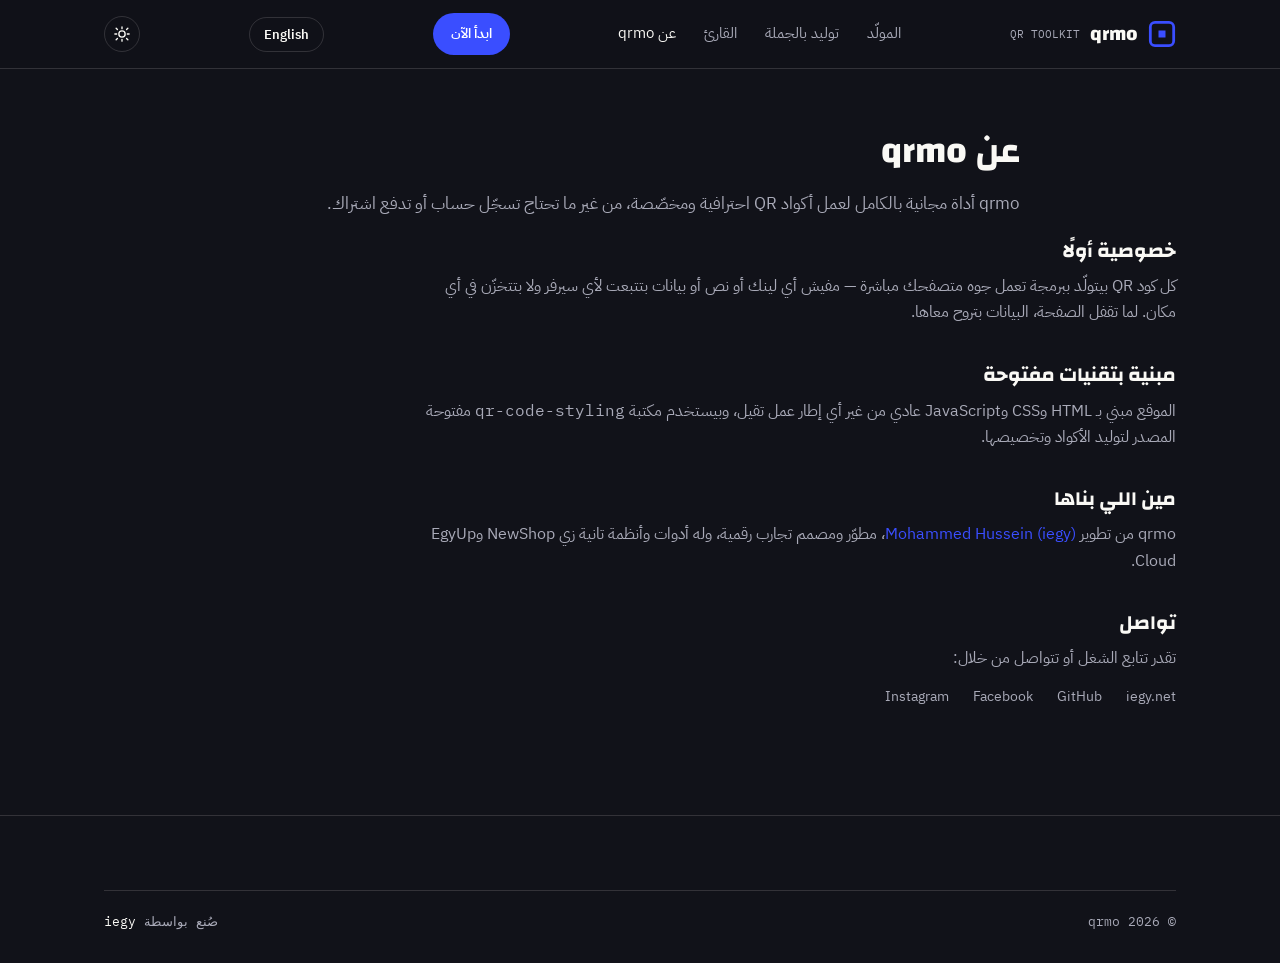
==== commit 37bed30d: "Add files via upload" ====
--- a/about.html
+++ b/about.html
@@ -2,10 +2,29 @@
 <html lang="ar" dir="rtl">
 <head>
 <meta charset="UTF-8">
+<script>(function(){try{var l=localStorage.getItem('qrmo-lang')||'ar';document.documentElement.lang=l;document.documentElement.dir=l==='ar'?'rtl':'ltr';var th=localStorage.getItem('qrmo-theme');if(th==='light')document.documentElement.setAttribute('data-theme','light');}catch(e){}})();</script>
 <meta name="viewport" content="width=device-width, initial-scale=1">
 <title>عن qrmo</title>
 <meta name="description" content="qrmo أداة مجانية لعمل أكواد QR احترافية، بتشتغل بالكامل جوه متصفحك من غير ما ترسل أي بيانات لسيرفر.">
+<link rel="canonical" href="https://iegy.net/qr/about.html">
+<meta property="og:type" content="website">
+<meta property="og:site_name" content="qrmo">
+<meta property="og:locale" content="ar_AR">
+<meta property="og:title" content="عن qrmo">
+<meta property="og:description" content="qrmo أداة مجانية لعمل أكواد QR احترافية، بتشتغل بالكامل جوه متصفحك من غير ما ترسل أي بيانات لسيرفر.">
+<meta property="og:url" content="https://iegy.net/qr/about.html">
+<meta property="og:image" content="https://iegy.net/qr/og-image.png">
+<meta property="og:image:width" content="1200">
+<meta property="og:image:height" content="630">
+<meta name="twitter:card" content="summary_large_image">
+<meta name="twitter:title" content="عن qrmo">
+<meta name="twitter:description" content="qrmo أداة مجانية لعمل أكواد QR احترافية، بتشتغل بالكامل جوه متصفحك.">
+<meta name="twitter:image" content="https://iegy.net/qr/og-image.png">
+<meta name="theme-color" content="#111219">
+<link rel="manifest" href="manifest.json">
 <link rel="icon" type="image/svg+xml" href="favicon.svg">
+<link rel="icon" type="image/png" sizes="32x32" href="favicon-32.png">
+<link rel="apple-touch-icon" href="apple-touch-icon.png">
 <link rel="stylesheet" href="style.css">
 </head>
 <body>
@@ -14,45 +33,47 @@
   <div class="container">
     <a href="index.html" class="brand">
       <span class="brand-mark"><svg viewBox="0 0 24 24" fill="none"><rect x="2" y="2" width="20" height="20" rx="4" stroke="currentColor" stroke-width="2.4"/><rect x="9" y="9" width="6" height="6" fill="currentColor"/></svg></span>
-      qrmo <small class="mono">QR TOOLKIT</small>
+      qrmo <small class="mono" data-i18n="nav.tag">QR TOOLKIT</small>
     </a>
     <ul class="nav-links">
-      <li><a href="generator.html">المولّد</a></li>
-      <li><a href="batch.html">توليد بالجملة</a></li>
-      <li><a href="scanner.html">القارئ</a></li>
-      <li><a href="about.html" class="active">عن qrmo</a></li>
+      <li><a href="generator.html" data-i18n="nav.generator">المولّد</a></li>
+      <li><a href="batch.html" data-i18n="nav.batch">توليد بالجملة</a></li>
+      <li><a href="scanner.html" data-i18n="nav.scanner">القارئ</a></li>
+      <li><a href="about.html" class="active" data-i18n="nav.about">عن qrmo</a></li>
     </ul>
-    <a href="generator.html" class="nav-cta" style="display:inline-flex">ابدأ الآن</a>
-    <button class="nav-toggle" aria-label="فتح القائمة" aria-expanded="false">
+    <a href="generator.html" class="nav-cta" style="display:inline-flex" data-i18n="nav.cta.start">ابدأ الآن</a>
+    <button class="lang-toggle" id="langToggle" type="button" data-i18n="nav.lang.toggle">English</button>
+    <button class="theme-toggle" id="themeToggle" type="button" aria-label="Toggle theme" data-i18n-aria-label="nav.theme.toggle"><svg class="icon-sun" viewBox="0 0 24 24" fill="none" aria-hidden="true"><circle cx="12" cy="12" r="4.2" stroke="currentColor" stroke-width="1.8"/><path d="M12 2.5v2.4M12 19.1v2.4M4.2 4.2l1.7 1.7M18.1 18.1l1.7 1.7M2.5 12h2.4M19.1 12h2.4M4.2 19.8l1.7-1.7M18.1 5.9l1.7-1.7" stroke="currentColor" stroke-width="1.8" stroke-linecap="round"/></svg><svg class="icon-moon" viewBox="0 0 24 24" fill="none" aria-hidden="true"><path d="M20 14.5A8.5 8.5 0 119.5 4a7 7 0 1010.5 10.5z" stroke="currentColor" stroke-width="1.8" stroke-linejoin="round"/></svg></button>
+    <button class="nav-toggle" aria-label="فتح القائمة" data-i18n-aria-label="nav.toggle.aria" aria-expanded="false">
       <span></span><span></span><span></span>
     </button>
   </div>
 </nav>
 
 <div class="container about-hero">
-  <h1>عن qrmo</h1>
-  <p>qrmo أداة مجانية بالكامل لعمل أكواد QR احترافية ومخصّصة، من غير ما تحتاج تسجّل حساب أو تدفع اشتراك.</p>
+  <h1 data-i18n="about.h1">عن qrmo</h1>
+  <p data-i18n="about.lead">qrmo أداة مجانية بالكامل لعمل أكواد QR احترافية ومخصّصة، من غير ما تحتاج تسجّل حساب أو تدفع اشتراك.</p>
 </div>
 
 <div class="container" style="padding-bottom:70px;">
   <div class="about-block reveal">
-    <h2>خصوصية أولًا</h2>
-    <p>كل كود QR بيتولّد ببرمجة تعمل جوه متصفحك مباشرة — مفيش أي لينك أو نص أو بيانات بتتبعت لأي سيرفر ولا بتتخزّن في أي مكان. لما تقفل الصفحة، البيانات بتروح معاها.</p>
+    <h2 data-i18n="about.privacy.h2">خصوصية أولًا</h2>
+    <p data-i18n="about.privacy.p">كل كود QR بيتولّد ببرمجة تعمل جوه متصفحك مباشرة — مفيش أي لينك أو نص أو بيانات بتتبعت لأي سيرفر ولا بتتخزّن في أي مكان. لما تقفل الصفحة، البيانات بتروح معاها.</p>
   </div>
 
   <div class="about-block reveal">
-    <h2>مبنية بتقنيات مفتوحة</h2>
-    <p>الموقع مبني بـ HTML وCSS وJavaScript عادي من غير أي إطار عمل تقيل، وبيستخدم مكتبة <span class="mono">qr-code-styling</span> مفتوحة المصدر لتوليد الأكواد وتخصيصها.</p>
+    <h2 data-i18n="about.tech.h2">مبنية بتقنيات مفتوحة</h2>
+    <p><span data-i18n="about.tech.p1">الموقع مبني بـ HTML وCSS وJavaScript عادي من غير أي إطار عمل تقيل، وبيستخدم مكتبة</span> <span class="mono">qr-code-styling</span> <span data-i18n="about.tech.p2">مفتوحة المصدر لتوليد الأكواد وتخصيصها.</span></p>
   </div>
 
   <div class="about-block reveal">
-    <h2>مين اللي بناها</h2>
-    <p>qrmo من تطوير <a href="https://iegy.net" target="_blank" rel="noopener" style="color:var(--ultra-600)">Mohammed Hussein (iegy)</a>، مطوّر ومصمم تجارب رقمية، وله أدوات وأنظمة تانية زي NewShop وEgyUp Cloud.</p>
+    <h2 data-i18n="about.who.h2">مين اللي بناها</h2>
+    <p><span data-i18n="about.who.p1">qrmo من تطوير</span> <a href="https://iegy.net" target="_blank" rel="noopener" style="color:var(--ultra-600)">Mohammed Hussein (iegy)</a><span data-i18n="about.who.p2">، مطوّر ومصمم تجارب رقمية، وله أدوات وأنظمة تانية زي NewShop وEgyUp Cloud.</span></p>
   </div>
 
   <div class="about-block reveal">
-    <h2>تواصل</h2>
-    <p>تقدر تتابع الشغل أو تتواصل من خلال:</p>
+    <h2 data-i18n="about.contact.h2">تواصل</h2>
+    <p data-i18n="about.contact.p">تقدر تتابع الشغل أو تتواصل من خلال:</p>
     <div class="footer-links" style="margin-top:14px;">
       <a href="https://iegy.net" target="_blank" rel="noopener">iegy.net</a>
       <a href="https://github.com/iegy/qrmo" target="_blank" rel="noopener">GitHub</a>
@@ -66,11 +87,12 @@
   <div class="container">
     <div class="footer-bottom">
       <span>© <span data-year></span> qrmo</span>
-      <span>صُنع بواسطة <a href="https://iegy.net" target="_blank" rel="noopener" style="color:var(--paper-50)">iegy</a></span>
+      <span><span data-i18n="footer.made">صُنع بواسطة</span> <a href="https://iegy.net" target="_blank" rel="noopener" style="color:var(--paper-50)">iegy</a></span>
     </div>
   </div>
 </footer>
 
+<script src="i18n.js"></script>
 <script src="main.js"></script>
 </body>
 </html>
--- a/style.css
+++ b/style.css
@@ -28,6 +28,17 @@
   --muted-onlight:#5c5d6a;
   --muted-ondark:#a9aab8;
 
+  /* theme-reactive page chrome — flips between dark (default) and light.
+     NOTE: --ink-900/--ink-800/--paper-50 above stay fixed concepts ("dark
+     ink" / "light paper") used by the QR proof-card and its finder marks,
+     which always render as a light card regardless of site theme — only
+     these five react to `data-theme`. */
+  --bg: #111219;
+  --bg-alt: #1b1c27;
+  --fg: #faf9f5;
+  --fg-muted: #a9aab8;
+  --hairline: rgba(250,249,245,.14);
+
   /* type */
   --f-display:'Changa', 'IBM Plex Sans Arabic', sans-serif;
   --f-body:'IBM Plex Sans Arabic', sans-serif;
@@ -39,16 +50,25 @@
   --radius-sm:8px;
 }
 
+[data-theme="light"]{
+  --bg:#f3f2ec;
+  --bg-alt:#ffffff;
+  --fg:#15161d;
+  --fg-muted:var(--muted-onlight);
+  --hairline:var(--line-onlight);
+}
+
 *,*::before,*::after{ box-sizing:border-box; }
 html{ scroll-behavior:smooth; }
 body{
   margin:0;
-  background:var(--ink-900);
-  color:var(--paper-50);
+  background:var(--bg);
+  color:var(--fg);
   font-family:var(--f-body);
   font-size:16px;
   line-height:1.7;
   -webkit-font-smoothing:antialiased;
+  transition:background-color .2s ease, color .2s ease;
 }
 img{ max-width:100%; display:block; }
 a{ color:inherit; text-decoration:none; }
@@ -72,7 +92,7 @@
   position:sticky; top:0; z-index:50;
   background:rgba(17,18,25,.86);
   backdrop-filter:blur(10px);
-  border-bottom:1px solid var(--line-ondark);
+  border-bottom:1px solid var(--hairline);
 }
 .site-nav .container{
   display:flex; align-items:center; justify-content:space-between;
@@ -80,23 +100,46 @@
 }
 .brand{ display:flex; align-items:center; gap:10px; font-family:var(--f-display); font-weight:700; font-size:20px; }
 .brand-mark{ width:28px; height:28px; color:var(--ultra-600); }
-.brand small{ font-family:var(--f-mono); font-weight:400; font-size:11px; color:var(--muted-ondark); }
+.brand small{ font-family:var(--f-mono); font-weight:400; font-size:11px; color:var(--fg-muted); }
 
 .nav-links{ display:flex; align-items:center; gap:28px; }
-.nav-links a{ font-size:14.5px; color:var(--muted-ondark); transition:color .15s; }
-.nav-links a:hover, .nav-links a.active{ color:var(--paper-50); }
+.nav-links a{ font-size:14.5px; color:var(--fg-muted); transition:color .15s; }
+.nav-links a:hover, .nav-links a.active{ color:var(--fg); }
 .nav-cta{
   background:var(--ultra-600); color:#fff !important; padding:9px 18px;
   border-radius:100px; font-size:14px; font-weight:600;
 }
 .nav-cta:hover{ background:var(--ultra-700); }
+.lang-toggle{
+  border:1.5px solid var(--hairline); color:var(--fg); background:transparent;
+  padding:7px 14px; border-radius:100px; font-size:13px; font-weight:600; cursor:pointer; transition:.15s;
+  font-family:var(--f-body);
+}
+.lang-toggle:hover{ border-color:var(--ultra-600); color:var(--ultra-600); }
+.theme-toggle{
+  display:flex; align-items:center; justify-content:center; width:36px; height:36px;
+  border-radius:50%; border:1.5px solid var(--hairline); background:transparent; color:var(--fg);
+  cursor:pointer; transition:.15s;
+}
+.theme-toggle:hover{ border-color:var(--ultra-600); color:var(--ultra-600); }
+.theme-toggle svg{ width:18px; height:18px; }
+.theme-toggle .icon-moon{ display:none; }
+[data-theme="light"] .theme-toggle .icon-sun{ display:none; }
+[data-theme="light"] .theme-toggle .icon-moon{ display:block; }
 .nav-toggle{ display:none; }
 
+body.menu-open{ overflow:hidden; }
+
 @media (max-width:820px){
+  /* NOTE: main.js moves this element to be a direct child of <body> while
+     in mobile layout. It must NOT be a descendant of `.site-nav` (which is
+     `position:sticky`, i.e. "positioned") — a positioned ancestor becomes
+     the containing block for `position:fixed` descendants, which made this
+     panel size itself against the ~68px nav bar instead of the viewport. */
   .nav-links{
-    position:fixed; top:68px; right:0; bottom:0; left:0; background:var(--ink-900);
-    flex-direction:column; align-items:stretch; padding:24px; gap:4px;
-    border-top:1px solid var(--line-ondark); z-index:60;
+    position:fixed; inset:0; background:var(--bg);
+    flex-direction:column; align-items:stretch; padding:88px 24px 24px; gap:4px;
+    z-index:70;
     visibility:hidden; opacity:0; pointer-events:none;
     transition:opacity .15s ease, visibility 0s linear .15s;
   }
@@ -104,12 +147,15 @@
     visibility:visible; opacity:1; pointer-events:auto;
     transition:opacity .15s ease, visibility 0s linear;
   }
-  .nav-links a{ padding:14px 4px; border-bottom:1px solid var(--line-ondark); font-size:16px; }
-  .nav-cta{ text-align:center; margin-top:10px; }
+  .nav-links a{ padding:14px 4px; border-bottom:1px solid var(--hairline); font-size:16px; }
   .nav-toggle{
     display:flex; flex-direction:column; gap:5px; background:none; border:0; padding:8px; cursor:pointer;
+    position:relative; z-index:80;
   }
-  .nav-toggle span{ width:22px; height:2px; background:var(--paper-50); border-radius:2px; }
+  .nav-toggle span{ width:22px; height:2px; background:var(--fg); border-radius:2px; transition:transform .2s ease, opacity .2s ease; }
+  .nav-toggle[aria-expanded="true"] span:nth-child(1){ transform:translateY(7px) rotate(45deg); }
+  .nav-toggle[aria-expanded="true"] span:nth-child(2){ opacity:0; }
+  .nav-toggle[aria-expanded="true"] span:nth-child(3){ transform:translateY(-7px) rotate(-45deg); }
   .only-mobile{ display:block; }
 }
 
@@ -122,8 +168,8 @@
 }
 .btn-primary{ background:var(--ultra-600); color:#fff; }
 .btn-primary:hover{ background:var(--ultra-700); }
-.btn-ghost-dark{ border-color:var(--line-ondark); color:var(--paper-50); }
-.btn-ghost-dark:hover{ border-color:var(--paper-50); }
+.btn-ghost-dark{ border-color:var(--hairline); color:var(--fg); }
+.btn-ghost-dark:hover{ border-color:var(--fg); }
 .btn-ghost-light{ border-color:var(--line-onlight); color:var(--module); }
 .btn-ghost-light:hover{ border-color:var(--module); }
 .btn-block{ width:100%; }
@@ -158,9 +204,9 @@
 .eyebrow i{ width:6px; height:6px; border-radius:50%; background:var(--verified-600); }
 .hero h1{ font-size:46px; letter-spacing:-.01em; }
 .hero h1 span{ color:var(--ultra-600); }
-.hero-sub{ color:var(--muted-ondark); font-size:17px; max-width:46ch; margin-top:18px; }
+.hero-sub{ color:var(--fg-muted); font-size:17px; max-width:46ch; margin-top:18px; }
 .hero-actions{ display:flex; gap:14px; margin-top:32px; flex-wrap:wrap; }
-.hero-note{ margin-top:18px; font-size:13px; color:var(--muted-ondark); font-family:var(--f-mono); }
+.hero-note{ margin-top:18px; font-size:13px; color:var(--fg-muted); font-family:var(--f-mono); }
 
 /* live mini demo */
 .demo-card{ max-width:400px; margin-inline-start:auto; }
@@ -198,19 +244,19 @@
 section{ padding:72px 0; }
 .section-head{ max-width:640px; margin-bottom:44px; }
 .section-head h2{ font-size:32px; }
-.section-head p{ color:var(--muted-ondark); margin-top:12px; font-size:16px; }
-.section-alt{ background:var(--ink-800); }
+.section-head p{ color:var(--fg-muted); margin-top:12px; font-size:16px; }
+.section-alt{ background:var(--bg-alt); }
 
 /* feature grid */
 .grid-3{ display:grid; grid-template-columns:repeat(3,1fr); gap:20px; }
 .grid-2{ display:grid; grid-template-columns:repeat(2,1fr); gap:20px; }
 .feature-card{
-  background:var(--ink-800); border:1px solid var(--line-ondark); border-radius:var(--radius);
+  background:var(--bg-alt); border:1px solid var(--hairline); border-radius:var(--radius);
   padding:26px; position:relative;
 }
 .feature-card .ico{ width:38px; height:38px; color:var(--ultra-600); margin-bottom:16px; }
 .feature-card h3{ font-size:17.5px; margin-bottom:8px; }
-.feature-card p{ color:var(--muted-ondark); font-size:14.5px; }
+.feature-card p{ color:var(--fg-muted); font-size:14.5px; }
 
 @media (max-width:900px){ .grid-3{ grid-template-columns:1fr; } .grid-2{ grid-template-columns:1fr; } }
 
@@ -223,35 +269,35 @@
   display:flex; align-items:center; justify-content:center; margin-bottom:14px;
 }
 .step h4{ font-size:15.5px; margin-bottom:6px; }
-.step p{ color:var(--muted-ondark); font-size:14px; }
+.step p{ color:var(--fg-muted); font-size:14px; }
 @media (max-width:900px){ .steps{ grid-template-columns:1fr 1fr; } }
 @media (max-width:560px){ .steps{ grid-template-columns:1fr; } }
 
 /* ---------------------------------- tools shell (generator/batch) ---------------------------------- */
 .tools-header{ padding:40px 0 8px; }
 .tools-header h1{ font-size:30px; }
-.tools-header p{ color:var(--muted-ondark); margin-top:8px; max-width:60ch; }
+.tools-header p{ color:var(--fg-muted); margin-top:8px; max-width:60ch; }
 
 .type-tabs{ display:flex; gap:8px; flex-wrap:wrap; margin:28px 0; }
 .type-tab{
-  padding:9px 16px; border-radius:100px; border:1px solid var(--line-ondark);
-  background:transparent; color:var(--muted-ondark); font-size:14px; cursor:pointer; transition:.15s;
+  padding:9px 16px; border-radius:100px; border:1px solid var(--hairline);
+  background:transparent; color:var(--fg-muted); font-size:14px; cursor:pointer; transition:.15s;
 }
 .type-tab.active{ background:var(--ultra-600); border-color:var(--ultra-600); color:#fff; }
 
 .tool-grid{ display:grid; grid-template-columns:1.05fr .95fr; gap:32px; align-items:start; padding-bottom:80px; }
 @media (max-width:960px){ .tool-grid{ grid-template-columns:1fr; } }
 
-.panel{ background:var(--ink-800); border:1px solid var(--line-ondark); border-radius:var(--radius); padding:26px; }
+.panel{ background:var(--bg-alt); border:1px solid var(--hairline); border-radius:var(--radius); padding:26px; }
 .panel + .panel{ margin-top:18px; }
-.panel h3{ font-size:15px; margin-bottom:16px; color:var(--muted-ondark); font-weight:600; letter-spacing:.02em; }
+.panel h3{ font-size:15px; margin-bottom:16px; color:var(--fg-muted); font-weight:600; letter-spacing:.02em; }
 
 .field{ margin-bottom:16px; }
 .field label{ display:block; font-size:13.5px; font-weight:600; margin-bottom:7px; }
-.field .hint{ font-size:12px; color:var(--muted-ondark); margin-top:6px; }
+.field .hint{ font-size:12px; color:var(--fg-muted); margin-top:6px; }
 .field input[type=text], .field input[type=url], .field input[type=email], .field input[type=tel], .field textarea, .field select{
-  width:100%; padding:11px 13px; border-radius:var(--radius-sm); border:1.5px solid var(--line-ondark);
-  background:var(--ink-900); color:var(--paper-50); font-family:var(--f-body); font-size:14.5px;
+  width:100%; padding:11px 13px; border-radius:var(--radius-sm); border:1.5px solid var(--hairline);
+  background:var(--bg); color:var(--fg); font-family:var(--f-body); font-size:14.5px;
 }
 .field textarea{ resize:vertical; min-height:80px; }
 .field input:focus, .field textarea:focus, .field select:focus{ border-color:var(--ultra-600); }
@@ -261,25 +307,25 @@
 .field-check{ display:flex; align-items:center; gap:8px; font-size:14px; }
 
 .swatch-row{ display:flex; align-items:center; gap:12px; }
-.swatch-row input[type=color]{ width:44px; height:36px; border-radius:8px; border:1.5px solid var(--line-ondark); background:none; padding:2px; cursor:pointer; }
-.swatch-row .swatch-val{ font-family:var(--f-mono); font-size:13px; color:var(--muted-ondark); }
+.swatch-row input[type=color]{ width:44px; height:36px; border-radius:8px; border:1.5px solid var(--hairline); background:none; padding:2px; cursor:pointer; }
+.swatch-row .swatch-val{ font-family:var(--f-mono); font-size:13px; color:var(--fg-muted); }
 
 .range-row{ display:flex; align-items:center; gap:12px; }
 .range-row input[type=range]{ flex:1; accent-color:var(--ultra-600); }
-.range-row .range-val{ font-family:var(--f-mono); font-size:13px; width:44px; text-align:end; color:var(--muted-ondark); }
+.range-row .range-val{ font-family:var(--f-mono); font-size:13px; width:44px; text-align:end; color:var(--fg-muted); }
 
 .style-pick{ display:flex; gap:10px; flex-wrap:wrap; }
 .style-pick button{
-  border:1.5px solid var(--line-ondark); background:var(--ink-900); color:var(--muted-ondark);
+  border:1.5px solid var(--hairline); background:var(--bg); color:var(--fg-muted);
   padding:8px 14px; border-radius:8px; font-size:13px; cursor:pointer;
 }
-.style-pick button.active{ border-color:var(--ultra-600); color:var(--paper-50); background:rgba(58,78,255,.14); }
+.style-pick button.active{ border-color:var(--ultra-600); color:var(--fg); background:rgba(58,78,255,.14); }
 
 .upload-row{ display:flex; align-items:center; gap:12px; }
 .upload-row input[type=file]{ display:none; }
-.upload-btn{ padding:9px 16px; border:1.5px dashed var(--line-ondark); border-radius:8px; font-size:13.5px; cursor:pointer; color:var(--muted-ondark); }
-.upload-btn:hover{ border-color:var(--ultra-600); color:var(--paper-50); }
-.upload-clear{ font-size:12.5px; color:var(--muted-ondark); cursor:pointer; text-decoration:underline; }
+.upload-btn{ padding:9px 16px; border:1.5px dashed var(--hairline); border-radius:8px; font-size:13.5px; cursor:pointer; color:var(--fg-muted); }
+.upload-btn:hover{ border-color:var(--ultra-600); color:var(--fg); }
+.upload-clear{ font-size:12.5px; color:var(--fg-muted); cursor:pointer; text-decoration:underline; }
 
 /* sticky preview */
 .preview-panel{ position:sticky; top:88px; }
@@ -289,17 +335,36 @@
 .download-row .btn{ flex:1; }
 .scan-count{ text-align:center; font-family:var(--f-mono); font-size:12px; color:var(--verified-600); padding-bottom:14px; }
 
+.qr-warning{
+  margin-top:14px; padding:12px 14px; border-radius:10px; font-size:13px; line-height:1.6;
+  background:rgba(230,160,20,.12); border:1px solid rgba(230,160,20,.35); color:#e6b02e;
+}
+
+/* saved codes library */
+.saved-list{ display:flex; flex-direction:column; gap:8px; }
+.saved-list .empty{ color:var(--fg-muted); font-size:13px; }
+.saved-list li{
+  display:flex; align-items:center; justify-content:space-between; gap:10px;
+  background:var(--bg); border:1px solid var(--hairline); border-radius:10px; padding:10px 12px;
+}
+.saved-list .saved-label{ font-size:13px; overflow:hidden; text-overflow:ellipsis; white-space:nowrap; }
+.saved-list .saved-actions{ display:flex; gap:6px; flex:none; }
+.saved-list .saved-actions button{
+  font-size:12px; padding:6px 10px; border-radius:7px; border:1px solid var(--hairline); color:var(--fg-muted); cursor:pointer;
+}
+.saved-list .saved-actions button:hover{ color:var(--fg); border-color:var(--ultra-600); }
+
 /* batch */
 .dropzone{
-  border:1.5px dashed var(--line-ondark); border-radius:var(--radius); padding:38px 20px; text-align:center;
-  color:var(--muted-ondark); cursor:pointer; transition:.15s;
-}
-.dropzone.drag{ border-color:var(--ultra-600); background:rgba(58,78,255,.08); color:var(--paper-50); }
-.dropzone strong{ color:var(--paper-50); }
-.batch-table-wrap{ overflow:auto; margin-top:22px; border:1px solid var(--line-ondark); border-radius:var(--radius); }
+  border:1.5px dashed var(--hairline); border-radius:var(--radius); padding:38px 20px; text-align:center;
+  color:var(--fg-muted); cursor:pointer; transition:.15s;
+}
+.dropzone.drag{ border-color:var(--ultra-600); background:rgba(58,78,255,.08); color:var(--fg); }
+.dropzone strong{ color:var(--fg); }
+.batch-table-wrap{ overflow:auto; margin-top:22px; border:1px solid var(--hairline); border-radius:var(--radius); }
 table.batch-table{ width:100%; border-collapse:collapse; font-size:13.5px; }
-table.batch-table th, table.batch-table td{ padding:11px 14px; text-align:start; border-bottom:1px solid var(--line-ondark); }
-table.batch-table th{ color:var(--muted-ondark); font-weight:600; font-size:12.5px; }
+table.batch-table th, table.batch-table td{ padding:11px 14px; text-align:start; border-bottom:1px solid var(--hairline); }
+table.batch-table th{ color:var(--fg-muted); font-weight:600; font-size:12.5px; }
 table.batch-table td.mono{ font-family:var(--f-mono); }
 .batch-grid{
   display:flex; flex-wrap:wrap; gap:14px; margin-top:22px;
@@ -309,20 +374,20 @@
 .batch-thumb span{ display:block; margin-top:8px; font-size:11px; color:var(--module); font-family:var(--f-mono); overflow:hidden; text-overflow:ellipsis; white-space:nowrap; }
 
 /* ---------------------------------- footer ---------------------------------- */
-.site-footer{ border-top:1px solid var(--line-ondark); padding:44px 0 30px; }
+.site-footer{ border-top:1px solid var(--hairline); padding:44px 0 30px; }
 .footer-grid{ display:flex; justify-content:space-between; gap:40px; flex-wrap:wrap; }
 .footer-links{ display:flex; gap:24px; flex-wrap:wrap; }
-.footer-links a{ font-size:14px; color:var(--muted-ondark); }
-.footer-links a:hover{ color:var(--paper-50); }
-.footer-bottom{ margin-top:30px; padding-top:20px; border-top:1px solid var(--line-ondark); display:flex; justify-content:space-between; gap:12px; flex-wrap:wrap; font-size:12.5px; color:var(--muted-ondark); font-family:var(--f-mono); }
+.footer-links a{ font-size:14px; color:var(--fg-muted); }
+.footer-links a:hover{ color:var(--fg); }
+.footer-bottom{ margin-top:30px; padding-top:20px; border-top:1px solid var(--hairline); display:flex; justify-content:space-between; gap:12px; flex-wrap:wrap; font-size:12.5px; color:var(--fg-muted); font-family:var(--f-mono); }
 
 /* about */
 .about-hero{ padding:60px 0 20px; max-width:760px; }
 .about-hero h1{ font-size:36px; }
-.about-hero p{ color:var(--muted-ondark); margin-top:16px; font-size:16.5px; }
+.about-hero p{ color:var(--fg-muted); margin-top:16px; font-size:16.5px; }
 .about-block{ max-width:760px; margin-bottom:36px; }
 .about-block h2{ font-size:20px; margin-bottom:10px; }
-.about-block p{ color:var(--muted-ondark); font-size:15.5px; }
+.about-block p{ color:var(--fg-muted); font-size:15.5px; }
 
 /* reveal-on-scroll (subtle, orchestrated once) */
 .reveal{ opacity:0; transform:translateY(14px); transition:opacity .5s ease, transform .5s ease; }
@@ -339,38 +404,38 @@
   position:absolute; inset:14%; border:2.5px solid var(--ultra-600); border-radius:18px;
   box-shadow:0 0 0 2000px rgba(0,0,0,.4); pointer-events:none;
 }
-.scanner-video-wrap .placeholder{ color:var(--muted-ondark); font-size:14px; text-align:center; padding:20px; }
-.scanner-video-wrap .placeholder svg{ width:40px; height:40px; margin:0 auto 12px; display:block; color:var(--muted-ondark); }
+.scanner-video-wrap .placeholder{ color:var(--fg-muted); font-size:14px; text-align:center; padding:20px; }
+.scanner-video-wrap .placeholder svg{ width:40px; height:40px; margin:0 auto 12px; display:block; color:var(--fg-muted); }
 .scanner-actions{ display:flex; gap:10px; margin-top:16px; }
 .scanner-actions .btn{ flex:1; }
-.scanner-divider{ display:flex; align-items:center; gap:12px; margin:26px 0; color:var(--muted-ondark); font-size:13px; }
-.scanner-divider::before, .scanner-divider::after{ content:''; flex:1; height:1px; background:var(--line-ondark); }
+.scanner-divider{ display:flex; align-items:center; gap:12px; margin:26px 0; color:var(--fg-muted); font-size:13px; }
+.scanner-divider::before, .scanner-divider::after{ content:''; flex:1; height:1px; background:var(--hairline); }
 .scanner-upload{ text-align:center; }
 
-.scan-result{ background:var(--ink-800); border:1px solid var(--line-ondark); border-radius:var(--radius); padding:24px; margin-top:24px; }
+.scan-result{ background:var(--bg-alt); border:1px solid var(--hairline); border-radius:var(--radius); padding:24px; margin-top:24px; }
 .scan-result .type-badge{
   display:inline-flex; align-items:center; gap:6px; font-family:var(--f-mono); font-size:12px;
   background:rgba(14,163,122,.14); border:1px solid rgba(14,163,122,.3); color:var(--verified-600);
   padding:5px 12px; border-radius:100px; margin-bottom:14px;
 }
 .scan-result dl{ display:grid; grid-template-columns:auto 1fr; gap:8px 14px; margin:0 0 14px; font-size:14px; }
-.scan-result dt{ color:var(--muted-ondark); }
+.scan-result dt{ color:var(--fg-muted); }
 .scan-result dd{ margin:0; }
 .scan-raw{
-  font-family:var(--f-mono); font-size:13px; background:var(--ink-900); padding:12px 14px;
-  border-radius:8px; overflow:auto; word-break:break-all; border:1px solid var(--line-ondark);
+  font-family:var(--f-mono); font-size:13px; background:var(--bg); padding:12px 14px;
+  border-radius:8px; overflow:auto; word-break:break-all; border:1px solid var(--hairline);
 }
 .scan-result-actions{ display:flex; gap:10px; margin-top:16px; flex-wrap:wrap; }
 
 .scan-history{ margin-top:28px; }
-.scan-history h3{ font-size:14px; color:var(--muted-ondark); margin-bottom:12px; }
+.scan-history h3{ font-size:14px; color:var(--fg-muted); margin-bottom:12px; }
 .scan-history ul{ display:flex; flex-direction:column; gap:8px; }
 .scan-history li{
-  background:var(--ink-800); border:1px solid var(--line-ondark); border-radius:10px;
+  background:var(--bg-alt); border:1px solid var(--hairline); border-radius:10px;
   padding:12px 14px; font-size:13px; cursor:pointer; display:flex; justify-content:space-between; gap:10px;
 }
 .scan-history li:hover{ border-color:var(--ultra-600); }
-.scan-history li span.mono{ color:var(--muted-ondark); overflow:hidden; text-overflow:ellipsis; white-space:nowrap; max-width:70%; }
+.scan-history li span.mono{ color:var(--fg-muted); overflow:hidden; text-overflow:ellipsis; white-space:nowrap; max-width:70%; }
 
 /* print sheet for batch */
 #printSheet{ display:none; }
